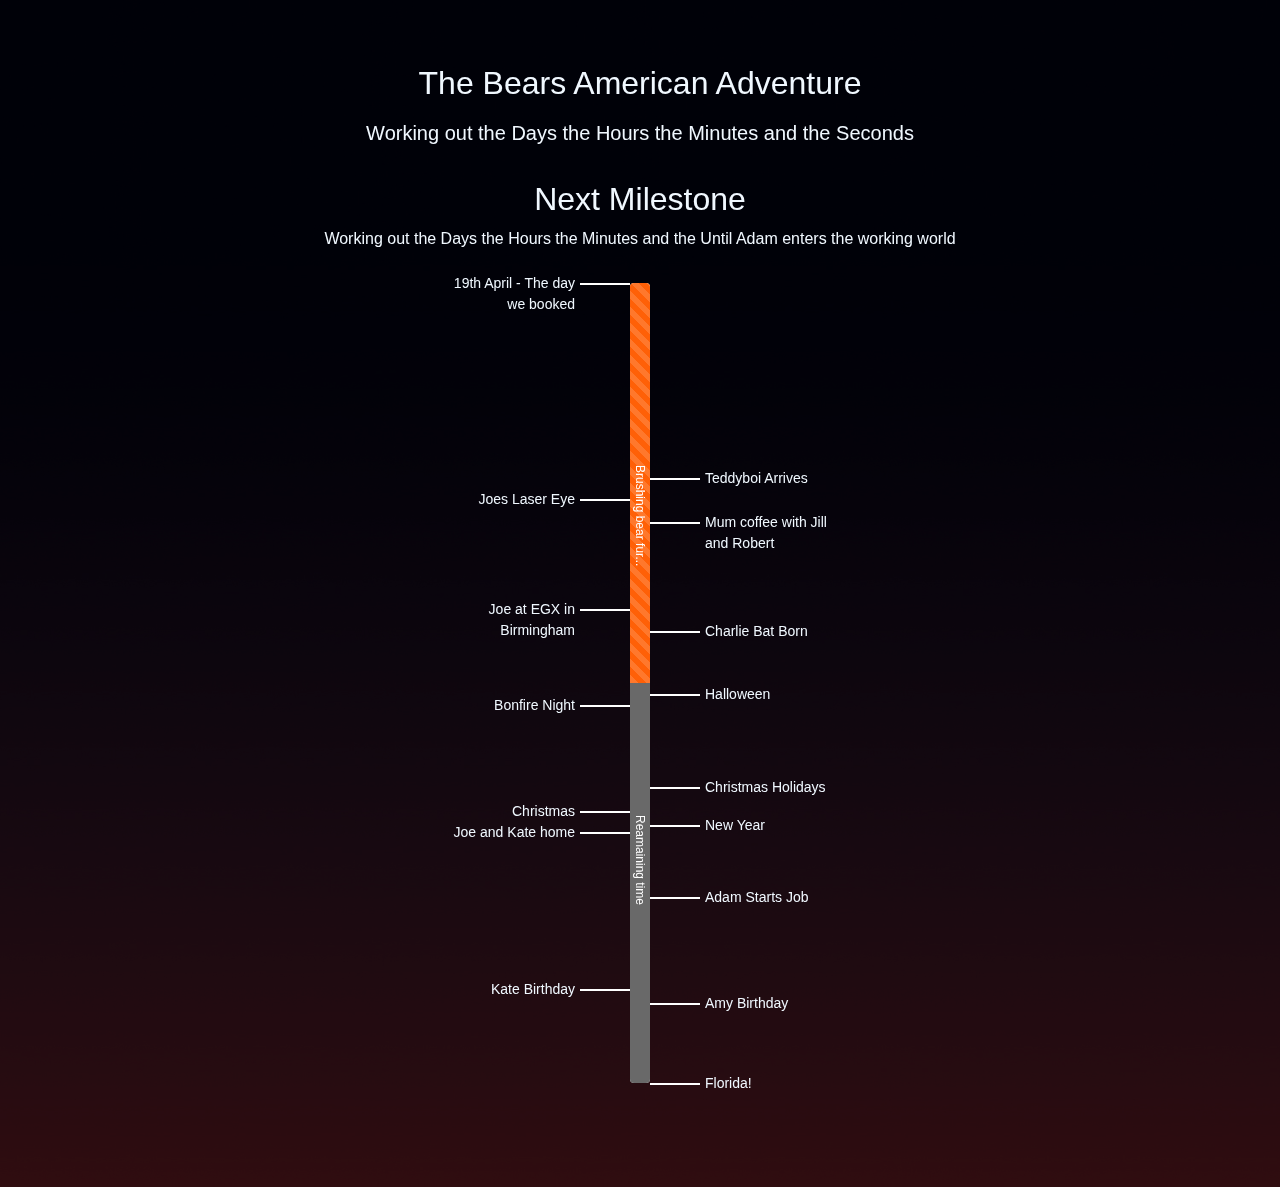
==== index.html @ 956c04b7 "background and name changes" ====
<!DOCTYPE html>
<html lang="en">

  <head>

    <meta charset="utf-8">
    <meta name="viewport" content="width=device-width, initial-scale=1, shrink-to-fit=no">
      <meta name="apple-mobile-web-app-capable" content="yes">
    
       <link rel="manifest" href="manifest.json" />
    <link rel="apple-touch-startup-image" href="/launch.png">
    <meta name="description" content="">
    <meta name="author" content="">

    <title>Family Countdown</title>

    <!-- Bootstrap core CSS -->
    <link href="vendor/bootstrap/css/bootstrap.min.css" rel="stylesheet">
    <link rel="stylesheet" href="style.css" />

  </head>

  <body>

    <!-- Navigation -->
    

    <!-- Page Content -->
    <div class="container">
      <div class="row">
        <div class="col-lg-12 text-center">
          <h2 class="mt-2 mb-3">The Bears American Adventure</h2>
           <p class="lead pb-3">
			   <span id="days">Working out the</span> 
			   Days 
			   <span id="hours">the</span>
			   Hours <span id="minutes">the</span>
			   Minutes 
			   <span id="seconds">and the</span>
			   Seconds
			</p>
            
            <div class="col-lg-12 text-center">
 
	 <h2 id="event-text">Next Milestone</h2>
                <p id="event-text" class="pb-3">
			   <span id="event_days">Working out the</span> 
			   Days 
			   <span id="event_hours">the</span>
			   Hours <span id="event_minutes">the</span>
			   Minutes 
			   <span id="event_seconds">and the</span>
			   Until Adam enters the working world
                </p>
	  </div>
            
            
<div class="container pb-5 mb-5">        
   <div class="label-container position-relative" style="height: 800px;">        
  <div class="progress progress-bar-vertical ">
    <div id="vert" class="progress-bar bar-bg-glow progress-bar-striped progress-bar-animated" role="progressbar" aria-valuenow="50" aria-valuemin="0" aria-valuemax="100" style="height: 50%;">
     <p id="vert-text" class="vertical-text">Brushing bear fur...</p>
    </div>
       <div id="vert2" class="progress-bar" role="progressbar" aria-valuenow="50" aria-valuemin="0" aria-valuemax="100" style="height: 50%;">
     <p id="vert-text2" class="vertical-text">Reamaining time </p>
    </div>
      <div class="vline vleft vstart"></div>
      <div class="vtag vleft vstart">19th April - The day we booked </div>
      
      <div class="vline vright vkitten"></div>
      <div class="vtag vright vkitten">Teddyboi Arrives</div>
      
      <div class="vline vleft vleft veye"></div>
      <div class="vtag vleft veye">Joes Laser Eye</div>
      
      <div class="vline vright vjill"></div>
      <div class="vtag vright vjill">Mum coffee with Jill and Robert</div>
      
			<div class="vline vright vhalloween"></div>
			<div class="vtag vright vhalloween">Halloween</div>
      
      <div class="vline vleft vegx"></div>
			<div class="vtag vleft vegx">Joe at EGX in Birmingham</div>
      
       <div class="vline vright vbaby"></div>
			<div class="vtag vright vbaby">Charlie Bat Born</div>
      
      <div class="vline vleft vbonfire"></div>
			<div class="vtag vleft vbonfire">Bonfire Night</div>
      
      <div class="vline vright vchols"></div>
			<div class="vtag vright vchols">Christmas Holidays</div>
      
     <div class="vline vleft vchristmas"></div>
			<div class="vtag vleft vchristmas">Christmas</div>
      
      <div class="vline vright vnewyear"></div>
			<div class="vtag vright vnewyear">New Year</div>
      
      <div class="vline vleft vhome"></div>
			<div class="vtag vleft vhome">Joe and Kate home</div>
      
	  <div class="vline vright adamjob"></div>
			<div class="vtag vright adamjob">Adam Starts Job</div>
	  
      <div class="vline vleft vkatebday"></div>
			<div class="vtag vleft vkatebday">Kate Birthday</div>
				
			<div class="vline vright vamybday"></div>
			<div class="vtag vright vamybday">Amy Birthday</div>
				
				
			
			<div class="vline vright "></div>
			<div class="vtag vright">Florida! </div>
  </div>
 </div> 
</div>
            
            
            
            
            
            

        </div>
      </div>
    </div>
      
     <div class="container">
	<div class="row d-flex justify-content-center">
          <div class="d-flex justify-content-center">
		<p class="h1" id="demo"></p>
        </div>
	</div>
</div>

    <!-- Bootstrap core JavaScript -->
    <script src="vendor/jquery/jquery.min.js"></script>
    <script src="vendor/bootstrap/js/bootstrap.bundle.min.js"></script>
    <script src="main.js"></script>
  </body>

</html>
---- style.css ----
body{
    padding-top:50px;
    background: #5a3929;  /* fallback for old browsers */
    background-image: url(img/ltu8iz24iby01.png);
    background-blend-mode: multiply;
	background-repeat: no-repeat;
	background-size: cover;
	height: 100%;
	color: aliceblue;
	will-change: opacity;
}

.tag {
	position: absolute;
	overflow: visible;
	text-align: left;
}
.vtag {
	position: absolute;
	overflow: visible;
    margin-top:-10px;
	text-align: left;
    width: 130px;
    font-size: 14px;
}
.line {
	position: absolute;
	height: 20px;
	width: 2px;
	background: #fff;
	overflow: visible;
}
.vline {
	position: absolute;
	height: 2px;
	width: 50px;
	background: #fff;
	overflow: visible;
}

.vline.vleft{
    right:25px;
}
.vstart {
	top: 0px;
}
.vleft {
	right: 80px;
    text-align: right;
}

.vright{
    left: 80px;
}

.vline.vright{
    left:25px;
}

.tag.christmas,
.line.christmas {
	left: 65.97528684907326%;
}

.vchristmas {
	top: 65.97528684907326%;
}
.kitten,
.line.kitten {
	left: 24.40423654015887%;
}

.vkitten{
    top: 24.40423654015887%;
}
.jill {
	left: 29.964695498676083%;
}

.vjill {
	top: 29.964695498676083%;
}


.eye {
	left: 27.05207413945278%;
}

.veye {
	top: 27.05207413945278%;
}

.vegx{
    top: 40.82082965578111%;
}

.vbaby{
    top: 43.46866725507502%;
}

.halloween {
	left: 51.41218005295675%;
}

.vhalloween {
	top: 51.41218005295675%;
}

.bonfire {
	left: 52.73609885260371%;
}
.vbonfire {
	top: 52.73609885260371%;
}
.chols {
	left: 63.062665489849955%;
}
.vchols {
	top: 63.062665489849955%;
}
.amybday {
	left: 90.07060900264784%;
}
.vamybday {
	top: 90.07060900264784%;
}

.adamjob{
	top:76.83142100617829%;
}
.katebday {
	left: 88.2171226831421%;
}
.vkatebday {
	top: 88.2171226831421%;
}
.vnewyear {
	top: 67.82877316857899%;
}

.vhome {
	top: 68.62312444836716%;
}

.tag.end {
	left: 95%
}
.progress {
	overflow: visible;
}
.end {
	left: 100%;
}
.vend {
	left: 100%;
}
.tag.down {
	top: 35px;
}
.line.down {
	top: 15px;
}
.tag.up {
	top: -40px;
	padding-left: 5px;
}
.line.downmore {
	height: 65px;
	top: 15px;
}
.tag.downmore {
	top: 80px;
}
.line.up {
	top: -20px;
}
html {
	height: 100%;
}
.label-container{
    width:30px;
    margin:auto;
}
.progress-bar-vertical {
	width: 20px;
	min-height: 800px;
	display: inline-block;
	overflow: hidden;
	margin-right: auto;
	margin-left: auto;
}
.progress-bar-vertical .progress-bar {
	width: 100%;
	height: 0;
	-webkit-transition: height 0.6s ease;
	-o-transition: height 0.6s ease;
	transition: height 0.6s ease;
}
.vertical-text {
	transform: rotate(90deg);
}

#vert-text2{
	margin-top: -100px;
}

.progress-bar{
    background-color: #696969 !important;
}

.bar-bg-glow {
	background-color: #ff6007 !important;
}

@media (min-width: 992px) {
	body {
		padding-top: 56px;
	}
}
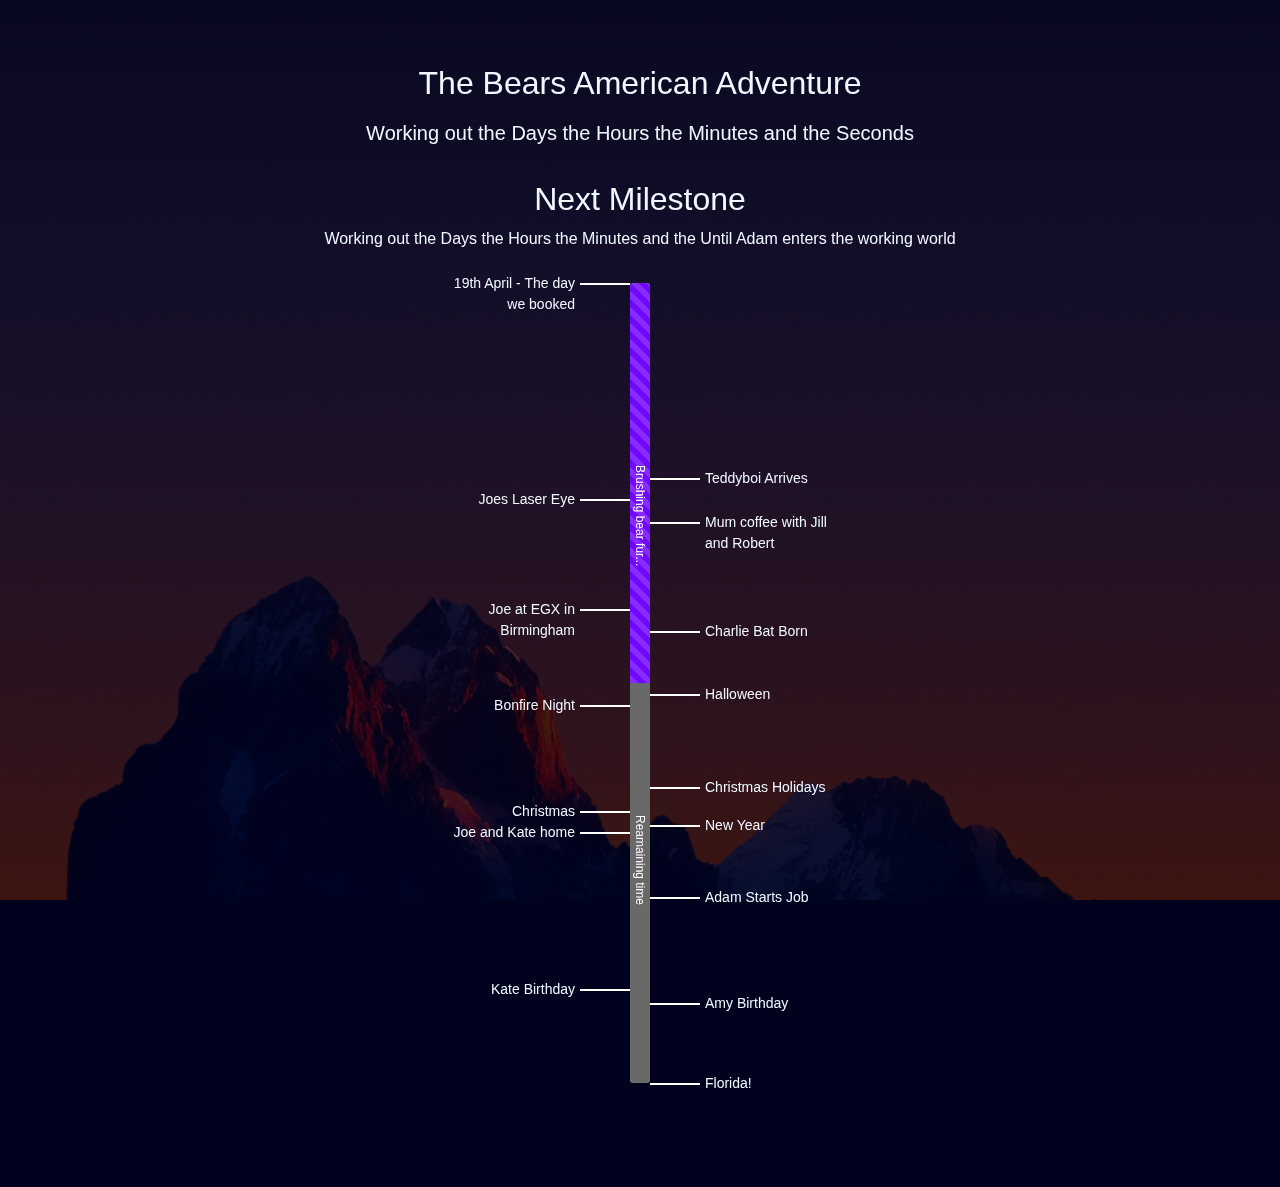
==== commit 3ce403fc: "metatheme" ====
--- a/index.html
+++ b/index.html
@@ -11,7 +11,7 @@
     <link rel="apple-touch-startup-image" href="/launch.png">
     <meta name="description" content="">
     <meta name="author" content="">
-
+	  <meta name="theme-color" content="#7207ff">
     <title>Family Countdown</title>
 
     <!-- Bootstrap core CSS -->
--- a/style.css
+++ b/style.css
@@ -1,11 +1,14 @@
-
+html{
+	background: #00021e;
+}
 body{
     padding-top:50px;
-    background: #5a3929;  /* fallback for old browsers */
+    background: #041933c4;  /* fallback for old browsers */
     background-image: url(img/ltu8iz24iby01.png);
     background-blend-mode: multiply;
 	background-repeat: no-repeat;
 	background-size: cover;
+	    background-position: center;
 	height: 100%;
 	color: aliceblue;
 	will-change: opacity;
@@ -210,7 +213,7 @@
 }
 
 .bar-bg-glow {
-	background-color: #ff6007 !important;
+	background-color: #7207ff !important;
 }
 
 @media (min-width: 992px) {
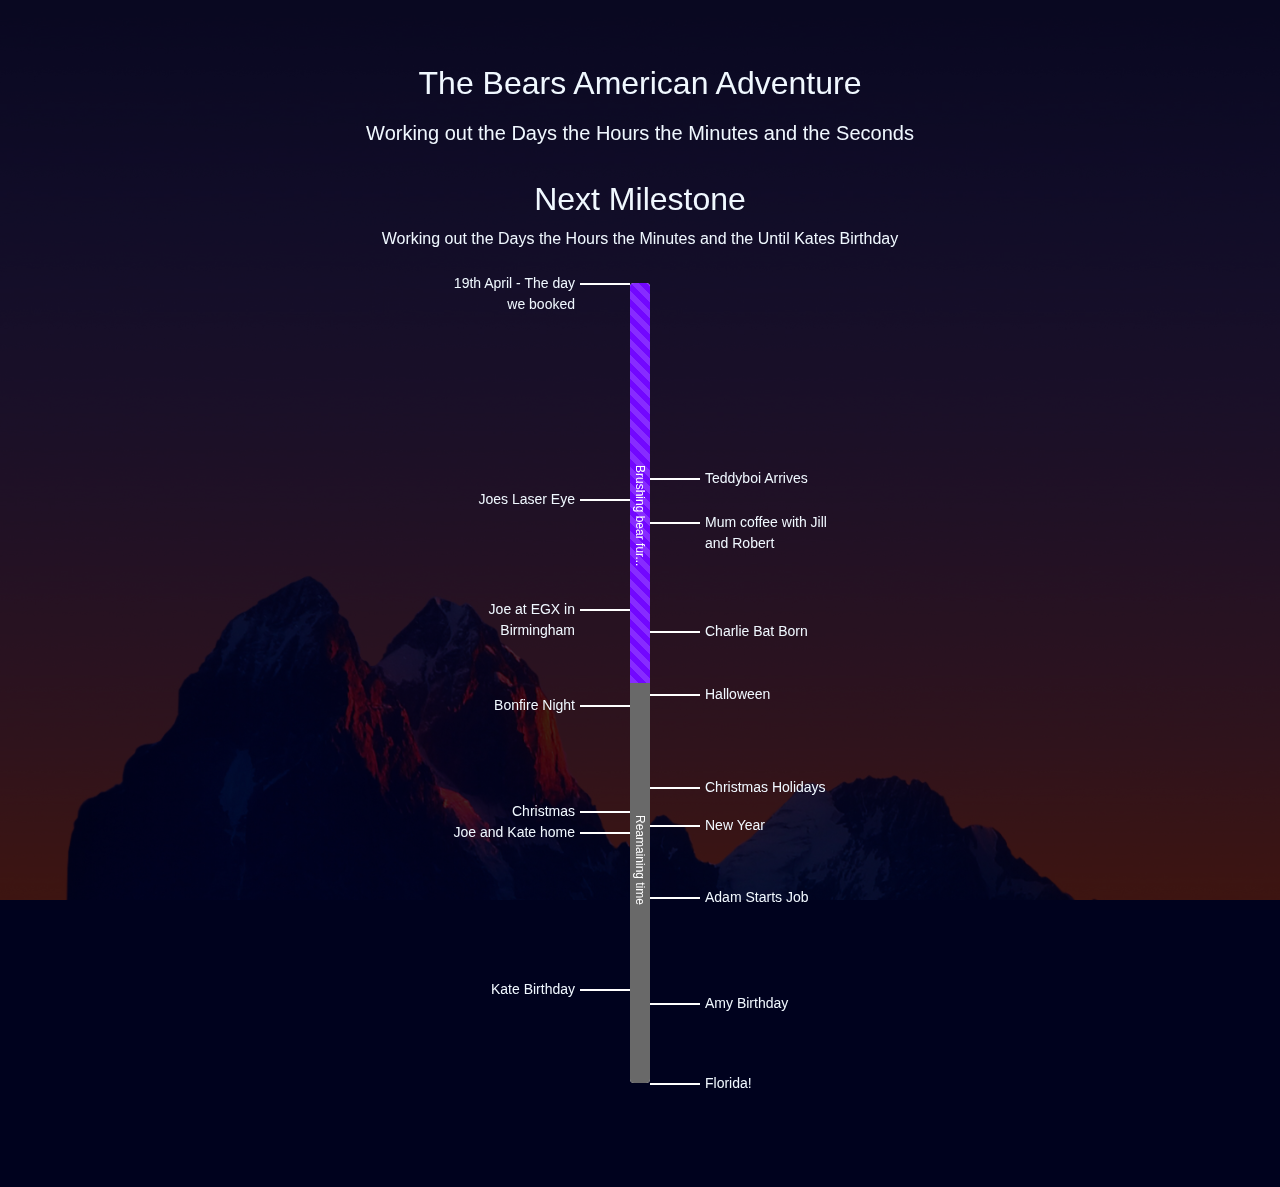
==== commit 590a3467: "Update index.html" ====
--- a/index.html
+++ b/index.html
@@ -50,7 +50,7 @@
 			   Hours <span id="event_minutes">the</span>
 			   Minutes 
 			   <span id="event_seconds">and the</span>
-			   Until Adam enters the working world
+			   Until Kates Birthday
                 </p>
 	  </div>
             
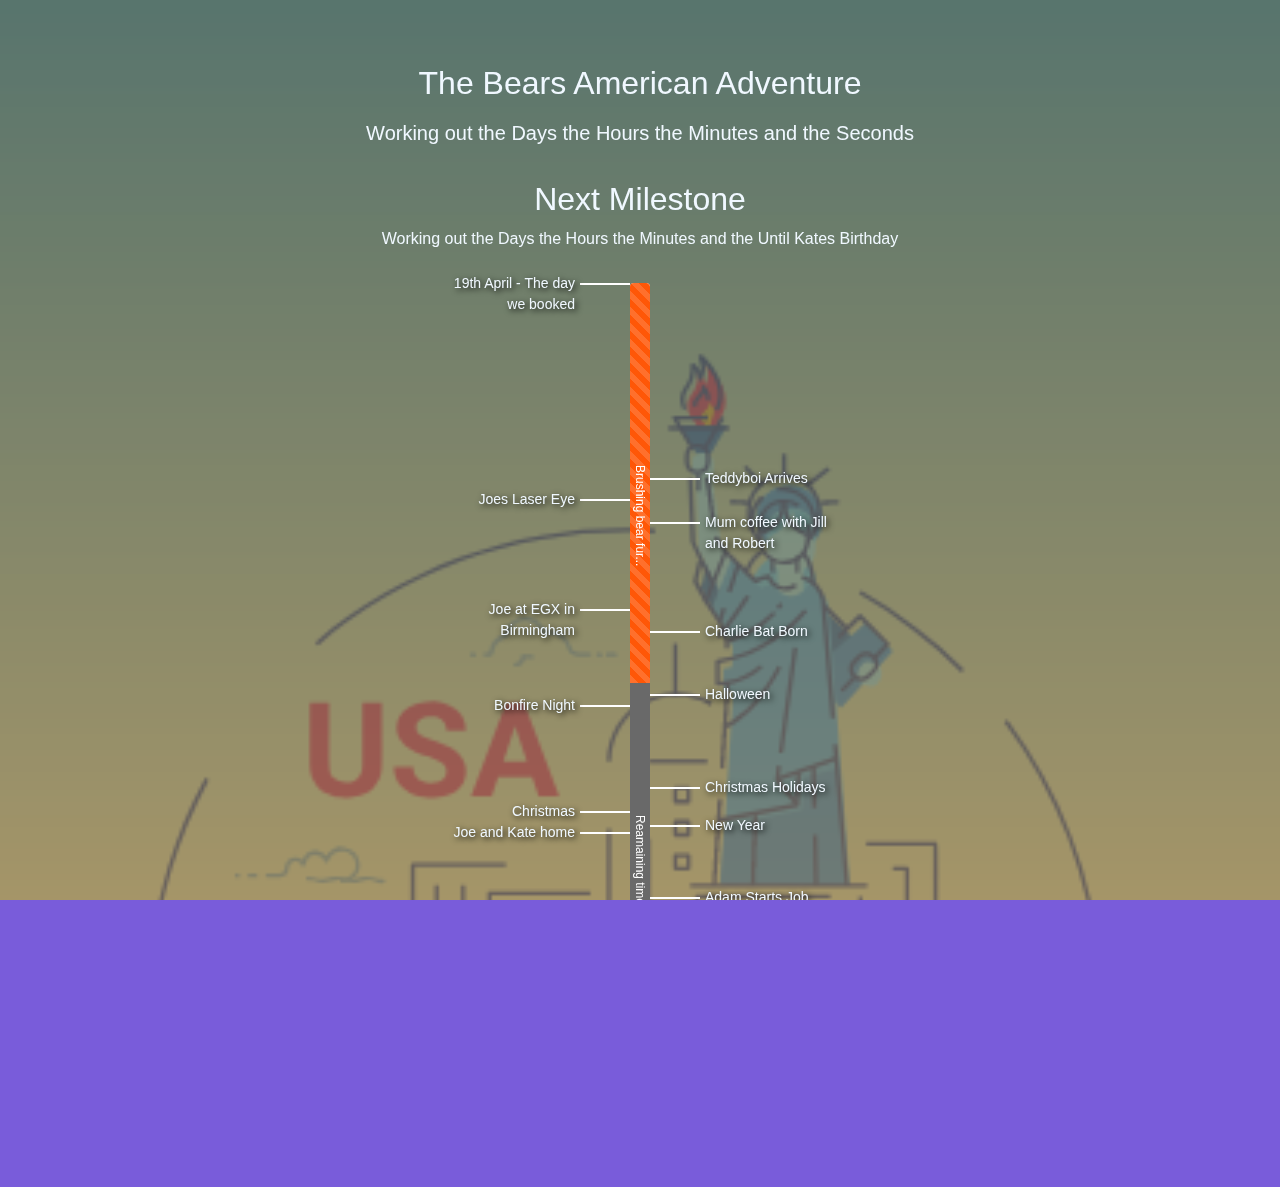
==== commit 05ffd75f: "Update index.html" ====
--- a/index.html
+++ b/index.html
@@ -11,7 +11,7 @@
     <link rel="apple-touch-startup-image" href="/launch.png">
     <meta name="description" content="">
     <meta name="author" content="">
-	  <meta name="theme-color" content="#7207ff">
+	  <meta name="theme-color" content="#ff5707">
     <title>Family Countdown</title>
 
     <!-- Bootstrap core CSS -->
--- a/style.css
+++ b/style.css
@@ -1,10 +1,11 @@
 html{
-	background: #00021e;
+	background: #795cda;
+	overflow: auto;
 }
 body{
     padding-top:50px;
-    background: #041933c4;  /* fallback for old browsers */
-    background-image: url(img/ltu8iz24iby01.png);
+    background: #1b1b1b61;  /* fallback for old browsers */
+    background-image: url(img/final.png);
     background-blend-mode: multiply;
 	background-repeat: no-repeat;
 	background-size: cover;
@@ -12,12 +13,14 @@
 	height: 100%;
 	color: aliceblue;
 	will-change: opacity;
+	overflow: auto;
 }
 
 .tag {
 	position: absolute;
 	overflow: visible;
 	text-align: left;
+	text-shadow: 2px 2px 6px #000000;
 }
 .vtag {
 	position: absolute;
@@ -25,7 +28,8 @@
     margin-top:-10px;
 	text-align: left;
     width: 130px;
-    font-size: 14px;
+	font-size: 14px;
+	text-shadow: 2px 2px 6px #000000;
 }
 .line {
 	position: absolute;
@@ -213,7 +217,7 @@
 }
 
 .bar-bg-glow {
-	background-color: #7207ff !important;
+	background-color: #ff5707 !important;
 }
 
 @media (min-width: 992px) {
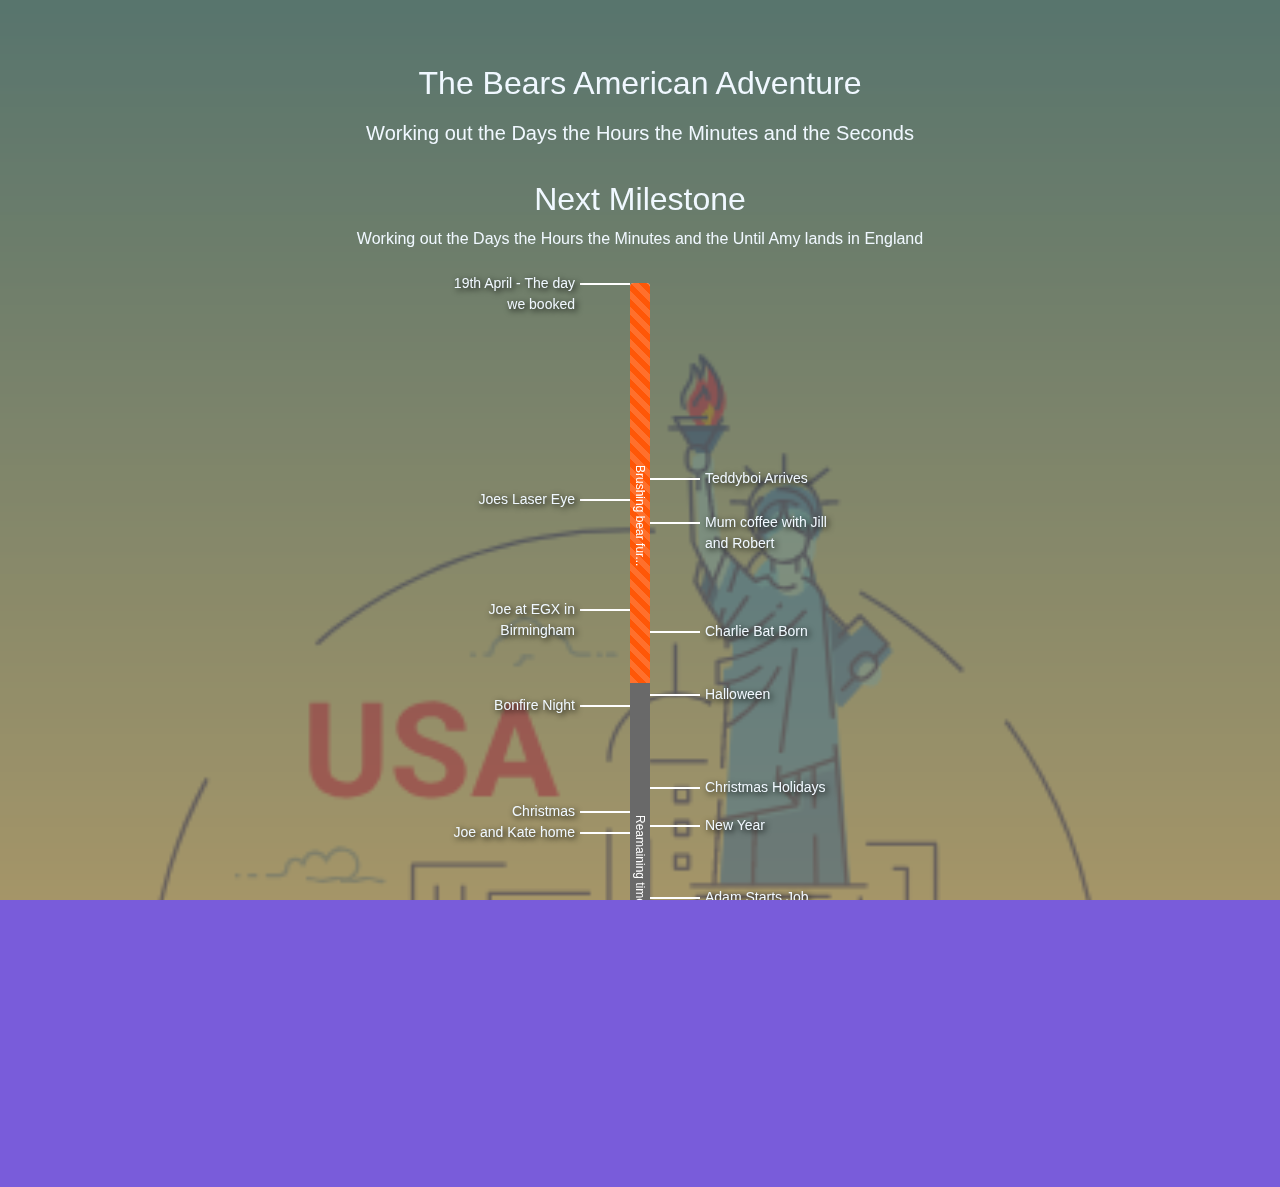
==== commit fba5a717: "Update index.html" ====
--- a/index.html
+++ b/index.html
@@ -6,7 +6,7 @@
     <meta charset="utf-8">
     <meta name="viewport" content="width=device-width, initial-scale=1, shrink-to-fit=no">
       <meta name="apple-mobile-web-app-capable" content="yes">
-    
+
        <link rel="manifest" href="manifest.json" />
     <link rel="apple-touch-startup-image" href="/launch.png">
     <meta name="description" content="">
@@ -23,7 +23,7 @@
   <body>
 
     <!-- Navigation -->
-    
+
 
     <!-- Page Content -->
     <div class="container">
@@ -31,32 +31,32 @@
         <div class="col-lg-12 text-center">
           <h2 class="mt-2 mb-3">The Bears American Adventure</h2>
            <p class="lead pb-3">
-			   <span id="days">Working out the</span> 
-			   Days 
+			   <span id="days">Working out the</span>
+			   Days
 			   <span id="hours">the</span>
 			   Hours <span id="minutes">the</span>
-			   Minutes 
+			   Minutes
 			   <span id="seconds">and the</span>
 			   Seconds
 			</p>
-            
+
             <div class="col-lg-12 text-center">
- 
+
 	 <h2 id="event-text">Next Milestone</h2>
                 <p id="event-text" class="pb-3">
-			   <span id="event_days">Working out the</span> 
-			   Days 
+			   <span id="event_days">Working out the</span>
+			   Days
 			   <span id="event_hours">the</span>
 			   Hours <span id="event_minutes">the</span>
-			   Minutes 
+			   Minutes
 			   <span id="event_seconds">and the</span>
-			   Until Kates Birthday
+			   Until Amy lands in England
                 </p>
 	  </div>
-            
-            
-<div class="container pb-5 mb-5">        
-   <div class="label-container position-relative" style="height: 800px;">        
+
+
+<div class="container pb-5 mb-5">
+   <div class="label-container position-relative" style="height: 800px;">
   <div class="progress progress-bar-vertical ">
     <div id="vert" class="progress-bar bar-bg-glow progress-bar-striped progress-bar-animated" role="progressbar" aria-valuenow="50" aria-valuemin="0" aria-valuemax="100" style="height: 50%;">
      <p id="vert-text" class="vertical-text">Brushing bear fur...</p>
@@ -66,67 +66,73 @@
     </div>
       <div class="vline vleft vstart"></div>
       <div class="vtag vleft vstart">19th April - The day we booked </div>
-      
+
       <div class="vline vright vkitten"></div>
       <div class="vtag vright vkitten">Teddyboi Arrives</div>
-      
+
       <div class="vline vleft vleft veye"></div>
       <div class="vtag vleft veye">Joes Laser Eye</div>
-      
+
       <div class="vline vright vjill"></div>
       <div class="vtag vright vjill">Mum coffee with Jill and Robert</div>
-      
+
 			<div class="vline vright vhalloween"></div>
 			<div class="vtag vright vhalloween">Halloween</div>
-      
+
       <div class="vline vleft vegx"></div>
 			<div class="vtag vleft vegx">Joe at EGX in Birmingham</div>
-      
+
        <div class="vline vright vbaby"></div>
 			<div class="vtag vright vbaby">Charlie Bat Born</div>
-      
+
       <div class="vline vleft vbonfire"></div>
 			<div class="vtag vleft vbonfire">Bonfire Night</div>
-      
+
       <div class="vline vright vchols"></div>
 			<div class="vtag vright vchols">Christmas Holidays</div>
-      
+
      <div class="vline vleft vchristmas"></div>
 			<div class="vtag vleft vchristmas">Christmas</div>
-      
+
       <div class="vline vright vnewyear"></div>
 			<div class="vtag vright vnewyear">New Year</div>
-      
+
       <div class="vline vleft vhome"></div>
 			<div class="vtag vleft vhome">Joe and Kate home</div>
-      
+
 	  <div class="vline vright adamjob"></div>
 			<div class="vtag vright adamjob">Adam Starts Job</div>
-	  
+
       <div class="vline vleft vkatebday"></div>
-			<div class="vtag vleft vkatebday">Kate Birthday</div>
-				
+      <div class="vtag vleft vkatebday">Kate Birthday</div>
+
+      <div class="vline vright vamydown"></div>
+      <div class="vtag vright vamydown">Amy Down</div>
+
+      <div class="vline vleft veaster"></div>
+      <div class="vtag vleft veaster">Easter</div>
+
 			<div class="vline vright vamybday"></div>
 			<div class="vtag vright vamybday">Amy Birthday</div>
-				
-				
-			
+
+
+
 			<div class="vline vright "></div>
 			<div class="vtag vright">Florida! </div>
   </div>
- </div> 
+ </div>
 </div>
-            
-            
-            
-            
-            
-            
+
+
+
+
+
+
 
         </div>
       </div>
     </div>
-      
+
      <div class="container">
 	<div class="row d-flex justify-content-center">
           <div class="d-flex justify-content-center">
--- a/style.css
+++ b/style.css
@@ -146,6 +146,14 @@
 	top: 67.82877316857899%;
 }
 
+.vamydown {
+	top: 88.74669020300088%;
+}
+
+.veaster{
+	top: 96.954986760812%;
+}
+
 .vhome {
 	top: 68.62312444836716%;
 }
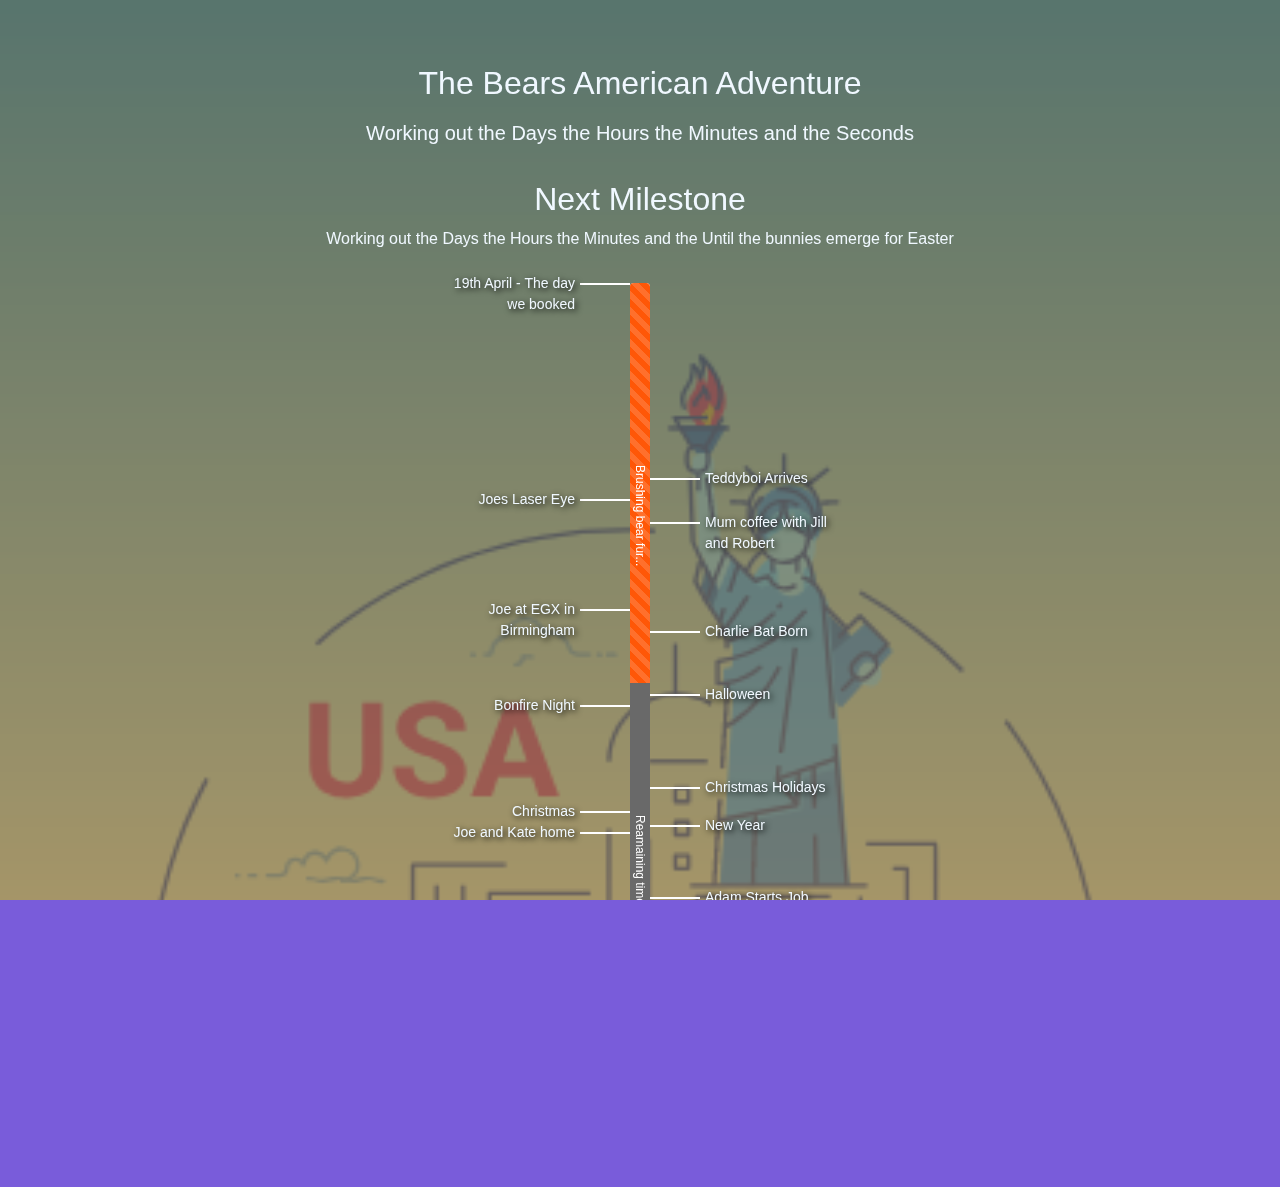
==== commit 764b19c6: "changed second last date" ====
--- a/index.html
+++ b/index.html
@@ -50,7 +50,7 @@
 			   Hours <span id="event_minutes">the</span>
 			   Minutes
 			   <span id="event_seconds">and the</span>
-			   Until Amy lands in England
+			   Until the bunnies emerge for Easter
                 </p>
 	  </div>
 
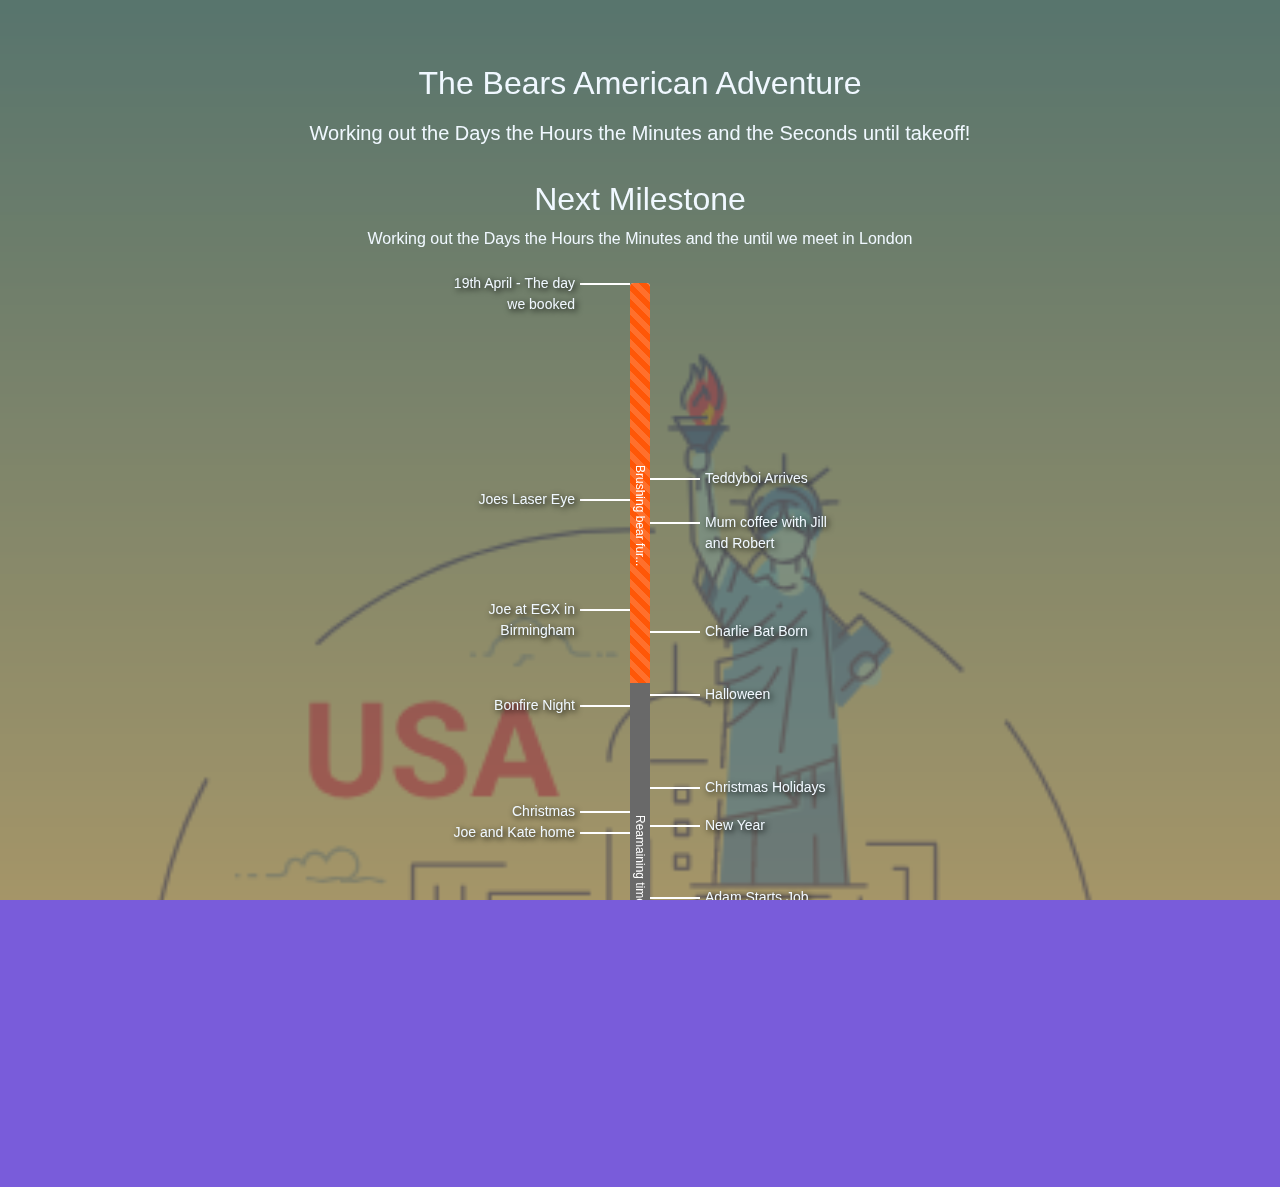
==== commit bc8ccd3d: "Probably the final push, last date" ====
--- a/index.html
+++ b/index.html
@@ -37,7 +37,7 @@
 			   Hours <span id="minutes">the</span>
 			   Minutes
 			   <span id="seconds">and the</span>
-			   Seconds
+			   Seconds until takeoff!
 			</p>
 
             <div class="col-lg-12 text-center">
@@ -50,7 +50,7 @@
 			   Hours <span id="event_minutes">the</span>
 			   Minutes
 			   <span id="event_seconds">and the</span>
-			   Until the bunnies emerge for Easter
+			   until we meet in London
                 </p>
 	  </div>
 
